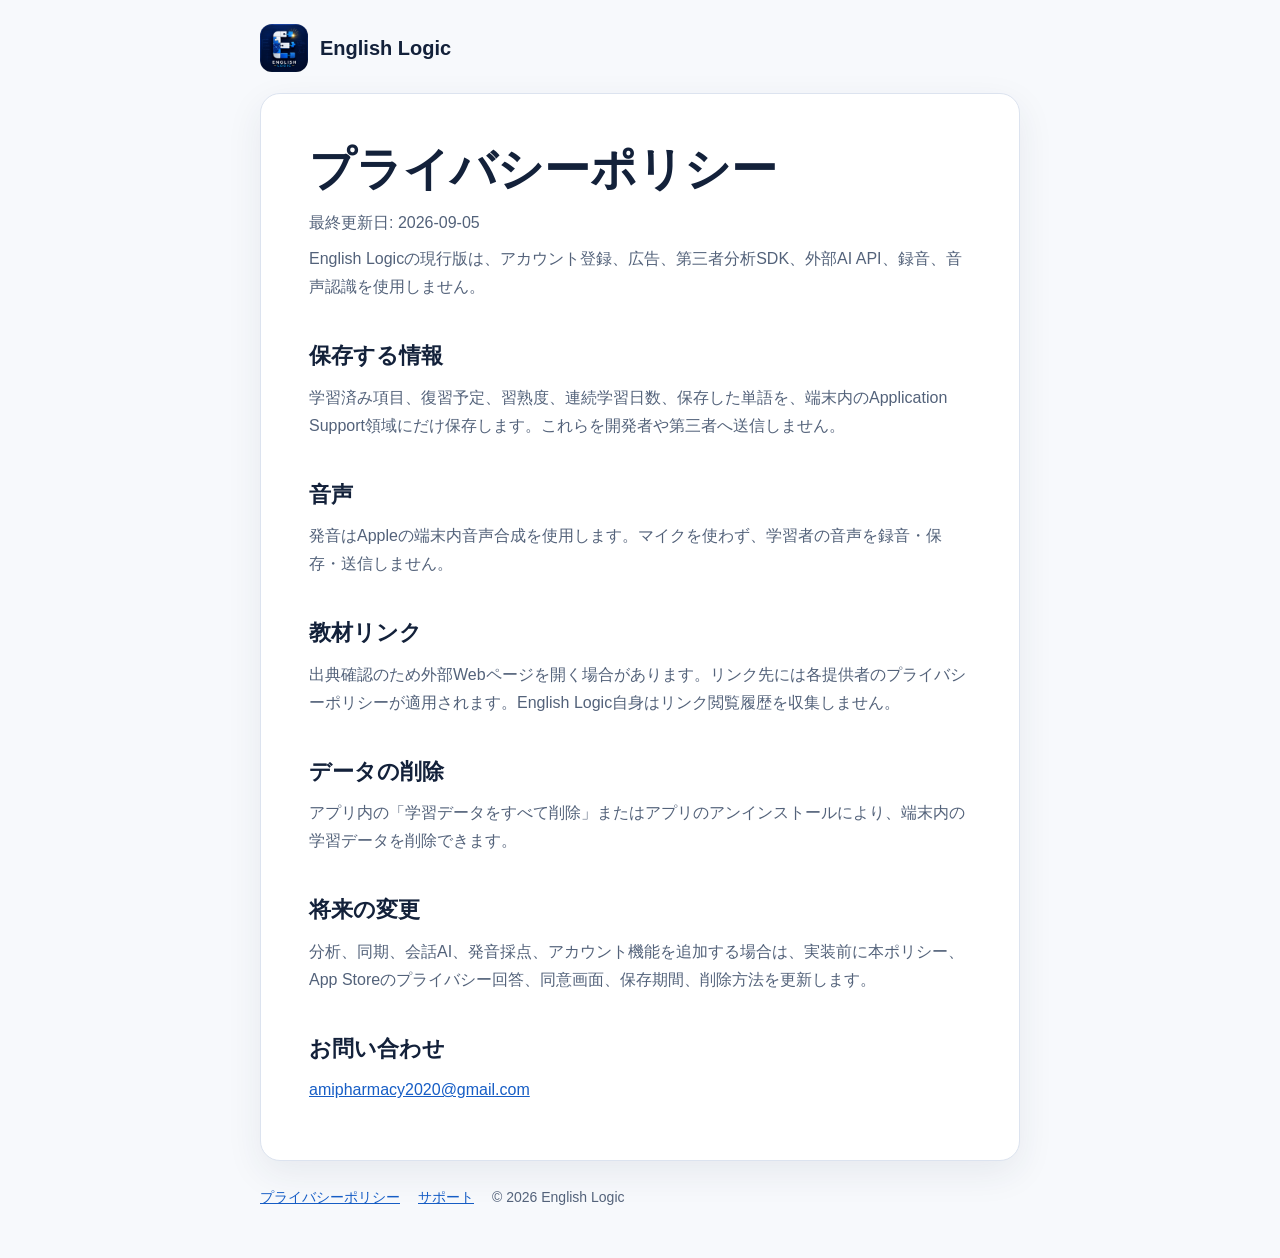
==== privacy/index.html @ 5db64de9 "Publish English Logic privacy and support pages" ====
<!doctype html>
<html lang="ja">
<head>
  <meta charset="utf-8">
  <meta name="viewport" content="width=device-width, initial-scale=1">
  <meta name="description" content="English Logicのプライバシーポリシー">
  <title>プライバシーポリシー | English Logic</title>
  <link rel="canonical" href="https://amyloid2020.github.io/english-logic-support/privacy/">
  <link rel="stylesheet" href="../styles.css">
</head>
<body>
  <header><a class="brand" href="../"><img src="../app-icon.png" alt="" width="48" height="48"><span>English Logic</span></a></header>
  <main><h1>プライバシーポリシー</h1><p>最終更新日: 2026-09-05</p>
<p>English Logicの現行版は、アカウント登録、広告、第三者分析SDK、外部AI API、録音、音声認識を使用しません。</p>
<h2>保存する情報</h2>
<p>学習済み項目、復習予定、習熟度、連続学習日数、保存した単語を、端末内のApplication Support領域にだけ保存します。これらを開発者や第三者へ送信しません。</p>
<h2>音声</h2>
<p>発音はAppleの端末内音声合成を使用します。マイクを使わず、学習者の音声を録音・保存・送信しません。</p>
<h2>教材リンク</h2>
<p>出典確認のため外部Webページを開く場合があります。リンク先には各提供者のプライバシーポリシーが適用されます。English Logic自身はリンク閲覧履歴を収集しません。</p>
<h2>データの削除</h2>
<p>アプリ内の「学習データをすべて削除」またはアプリのアンインストールにより、端末内の学習データを削除できます。</p>
<h2>将来の変更</h2>
<p>分析、同期、会話AI、発音採点、アカウント機能を追加する場合は、実装前に本ポリシー、App Storeのプライバシー回答、同意画面、保存期間、削除方法を更新します。</p><h2>お問い合わせ</h2><p><a href="mailto:amipharmacy2020@gmail.com">amipharmacy2020@gmail.com</a></p></main>
  <footer><a href="../privacy/">プライバシーポリシー</a><a href="../support/">サポート</a><span>© 2026 English Logic</span></footer>
</body>
</html>
---- styles.css ----
:root{color-scheme:light dark;--bg:#f7f9fc;--card:#fff;--ink:#13213a;--muted:#53627a;--line:#dce3ef;--blue:#165dc5}*{box-sizing:border-box}body{margin:0;background:var(--bg);color:var(--ink);font:16px/1.75 -apple-system,BlinkMacSystemFont,'Hiragino Sans','Yu Gothic',sans-serif}header,footer,main{width:min(760px,calc(100% - 32px));margin:auto}header{padding:24px 0 12px}.brand{display:inline-flex;align-items:center;gap:12px;color:var(--ink);font-size:20px;font-weight:750;text-decoration:none}.brand img{border-radius:12px}main{background:var(--card);border:1px solid var(--line);border-radius:20px;padding:clamp(24px,5vw,48px);box-shadow:0 12px 36px #20304a14}h1{font-size:clamp(30px,6vw,46px);line-height:1.2;margin:0 0 12px}h2{font-size:22px;margin:36px 0 8px}p{margin:8px 0;color:var(--muted)}a{color:var(--blue)}.lead{font-size:18px}.contact{display:inline-flex;margin-top:12px;padding:12px 18px;border-radius:12px;background:var(--blue);color:white;font-weight:700;text-decoration:none}footer{display:flex;flex-wrap:wrap;gap:18px;padding:24px 0 48px;color:var(--muted);font-size:14px}@media(prefers-color-scheme:dark){:root{--bg:#07111f;--card:#101c2e;--ink:#f4f7ff;--muted:#bac6d9;--line:#2c3d57;--blue:#78aafc}}
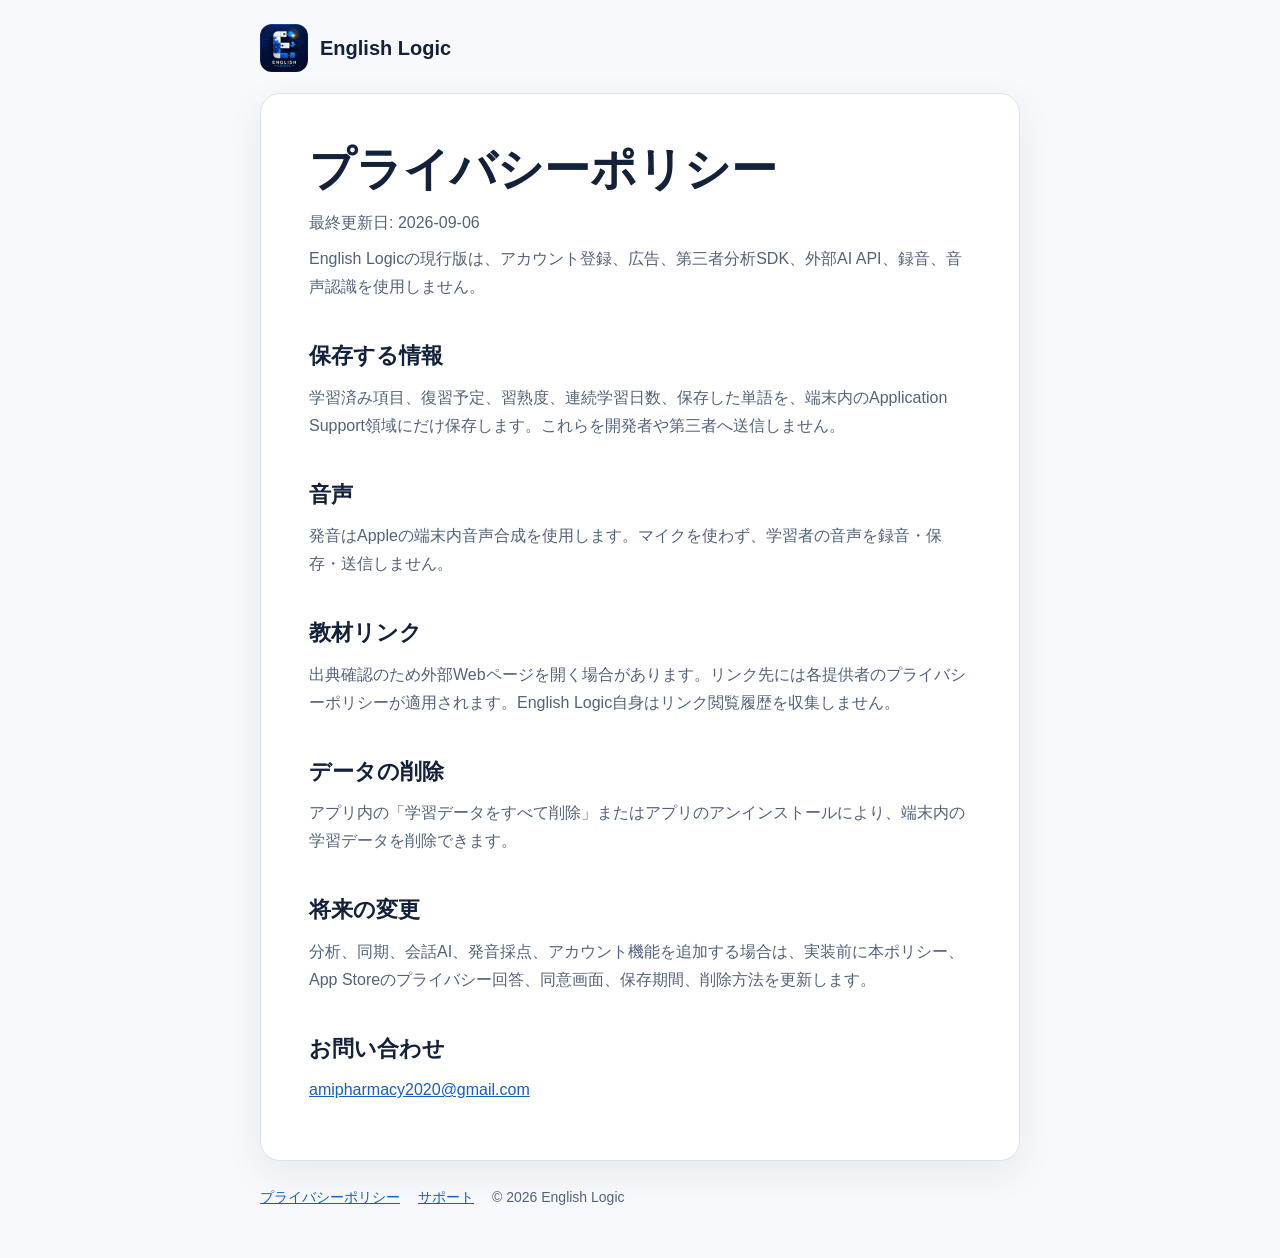
==== commit d98d8c70: "Finalize published privacy contact" ====
--- a/privacy/index.html
+++ b/privacy/index.html
@@ -10,7 +10,7 @@
 </head>
 <body>
   <header><a class="brand" href="../"><img src="../app-icon.png" alt="" width="48" height="48"><span>English Logic</span></a></header>
-  <main><h1>プライバシーポリシー</h1><p>最終更新日: 2026-09-05</p>
+  <main><h1>プライバシーポリシー</h1><p>最終更新日: 2026-09-06</p>
 <p>English Logicの現行版は、アカウント登録、広告、第三者分析SDK、外部AI API、録音、音声認識を使用しません。</p>
 <h2>保存する情報</h2>
 <p>学習済み項目、復習予定、習熟度、連続学習日数、保存した単語を、端末内のApplication Support領域にだけ保存します。これらを開発者や第三者へ送信しません。</p>
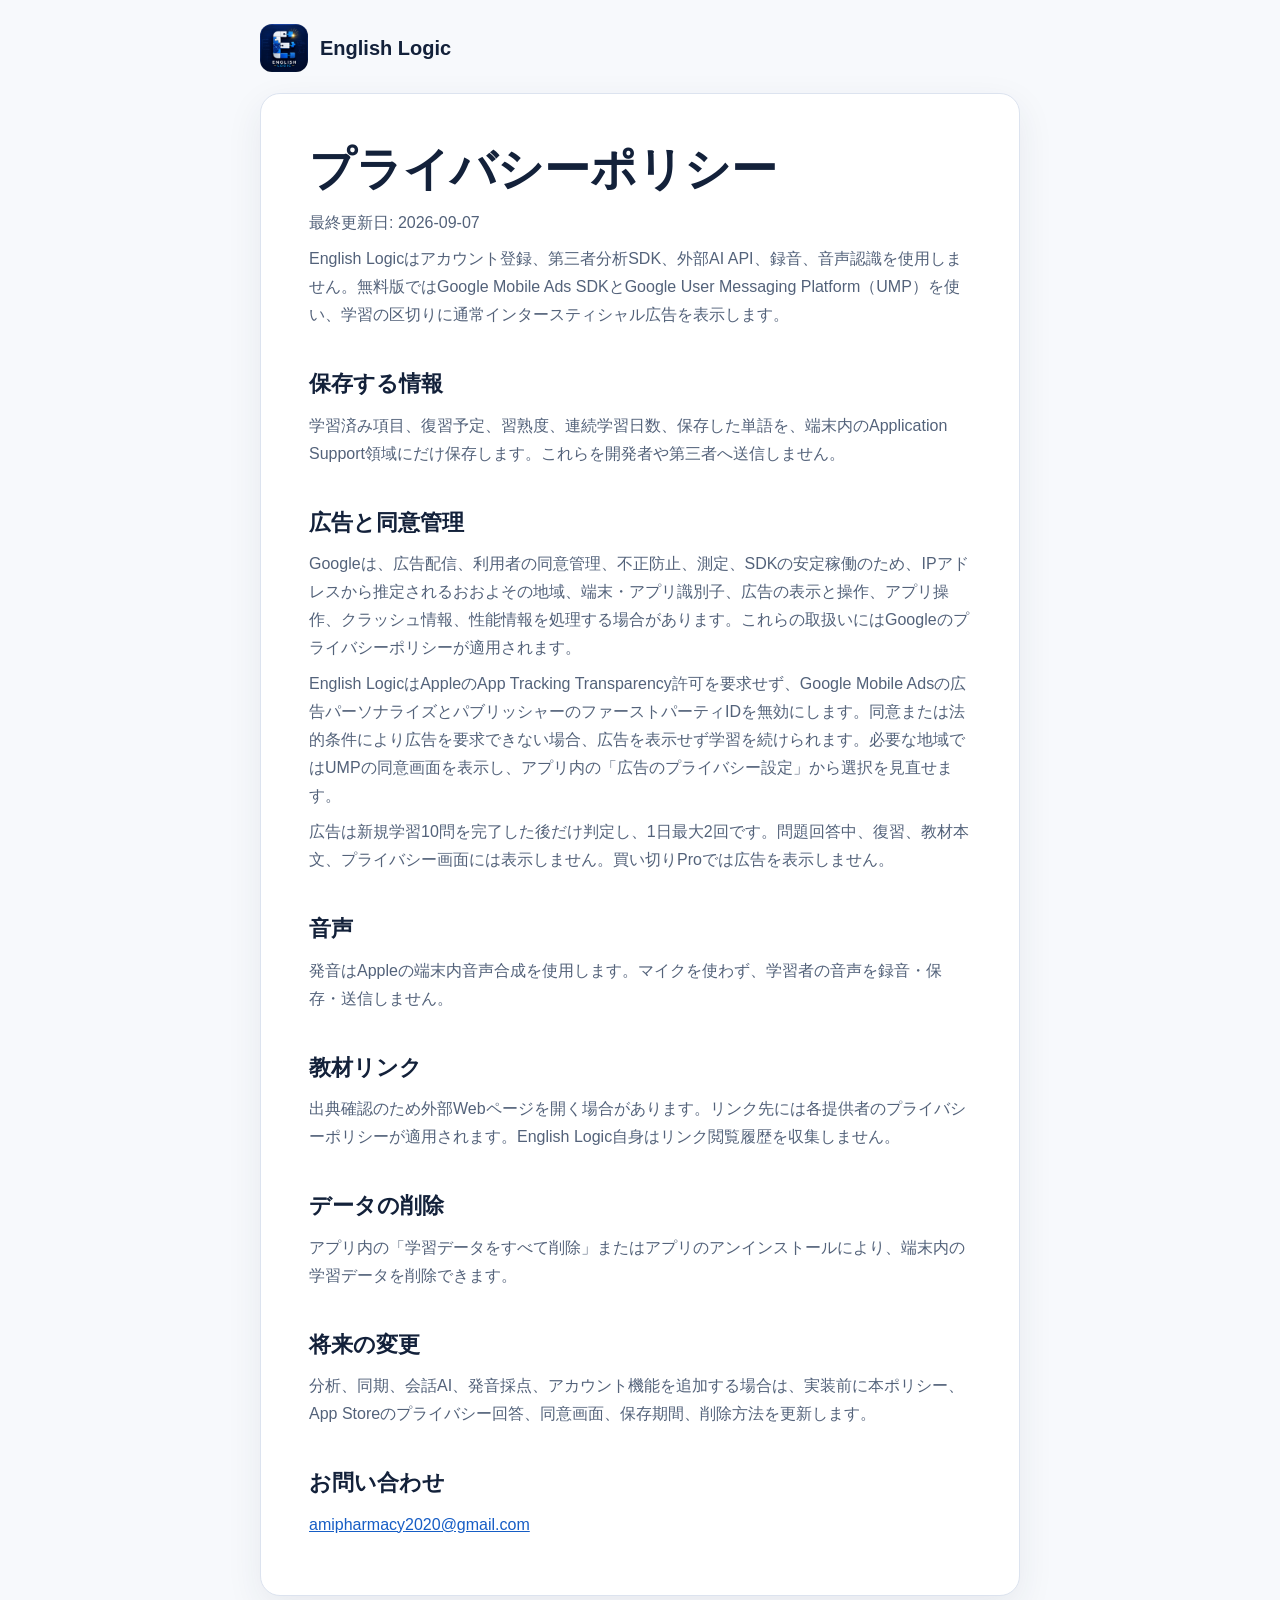
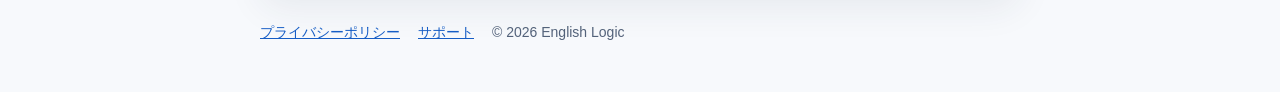
==== commit 17adfc3b: "Disclose AdMob and consent handling" ====
--- a/privacy/index.html
+++ b/privacy/index.html
@@ -10,10 +10,14 @@
 </head>
 <body>
   <header><a class="brand" href="../"><img src="../app-icon.png" alt="" width="48" height="48"><span>English Logic</span></a></header>
-  <main><h1>プライバシーポリシー</h1><p>最終更新日: 2026-09-06</p>
-<p>English Logicの現行版は、アカウント登録、広告、第三者分析SDK、外部AI API、録音、音声認識を使用しません。</p>
+  <main><h1>プライバシーポリシー</h1><p>最終更新日: 2026-09-07</p>
+<p>English Logicはアカウント登録、第三者分析SDK、外部AI API、録音、音声認識を使用しません。無料版ではGoogle Mobile Ads SDKとGoogle User Messaging Platform（UMP）を使い、学習の区切りに通常インタースティシャル広告を表示します。</p>
 <h2>保存する情報</h2>
 <p>学習済み項目、復習予定、習熟度、連続学習日数、保存した単語を、端末内のApplication Support領域にだけ保存します。これらを開発者や第三者へ送信しません。</p>
+<h2>広告と同意管理</h2>
+<p>Googleは、広告配信、利用者の同意管理、不正防止、測定、SDKの安定稼働のため、IPアドレスから推定されるおおよその地域、端末・アプリ識別子、広告の表示と操作、アプリ操作、クラッシュ情報、性能情報を処理する場合があります。これらの取扱いにはGoogleのプライバシーポリシーが適用されます。</p>
+<p>English LogicはAppleのApp Tracking Transparency許可を要求せず、Google Mobile Adsの広告パーソナライズとパブリッシャーのファーストパーティIDを無効にします。同意または法的条件により広告を要求できない場合、広告を表示せず学習を続けられます。必要な地域ではUMPの同意画面を表示し、アプリ内の「広告のプライバシー設定」から選択を見直せます。</p>
+<p>広告は新規学習10問を完了した後だけ判定し、1日最大2回です。問題回答中、復習、教材本文、プライバシー画面には表示しません。買い切りProでは広告を表示しません。</p>
 <h2>音声</h2>
 <p>発音はAppleの端末内音声合成を使用します。マイクを使わず、学習者の音声を録音・保存・送信しません。</p>
 <h2>教材リンク</h2>
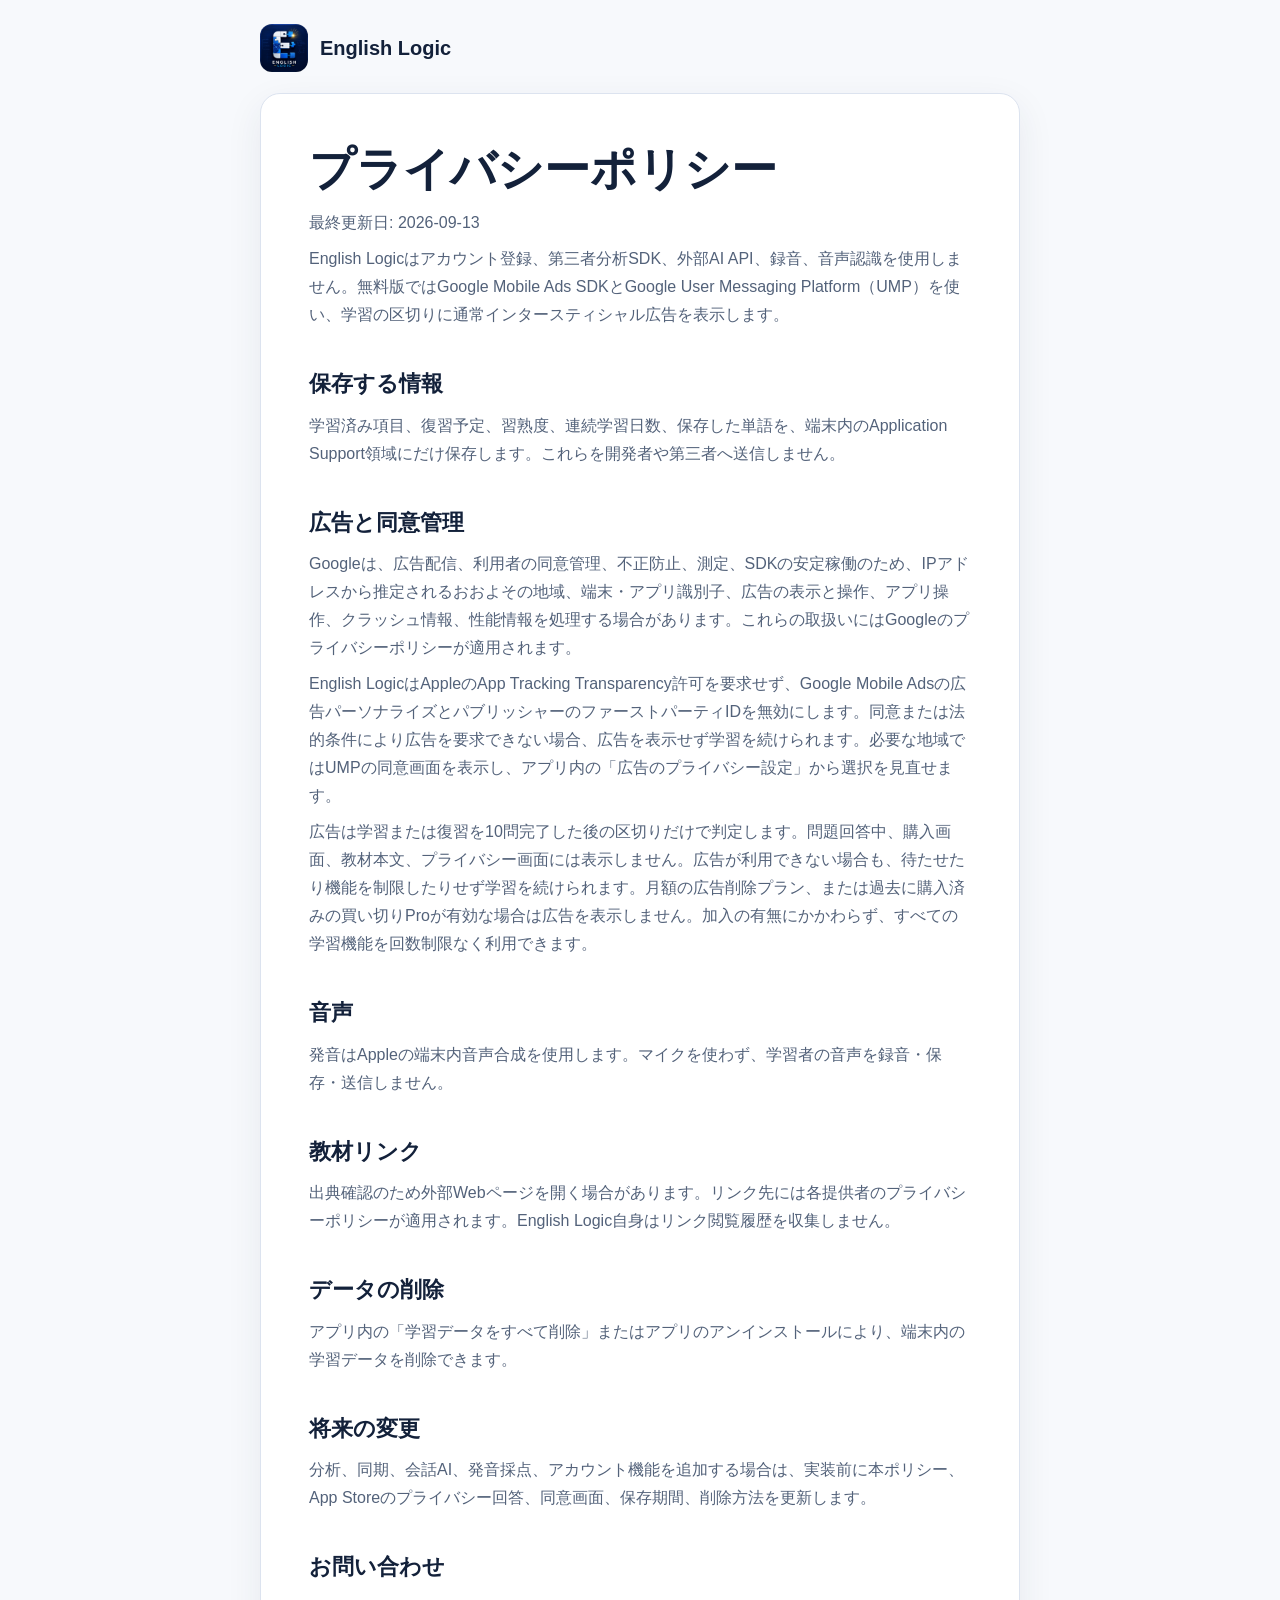
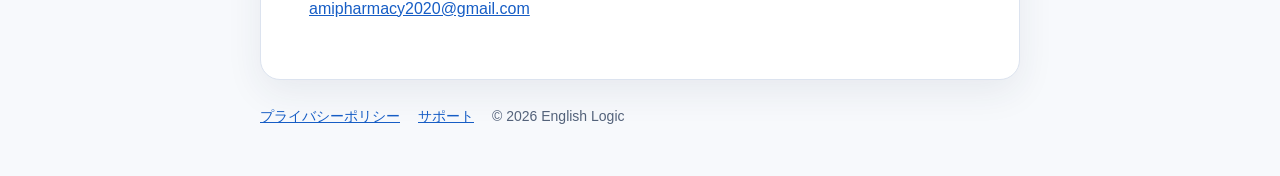
==== commit 436e4175: "Update privacy policy for unlimited free learning" ====
--- a/privacy/index.html
+++ b/privacy/index.html
@@ -10,14 +10,14 @@
 </head>
 <body>
   <header><a class="brand" href="../"><img src="../app-icon.png" alt="" width="48" height="48"><span>English Logic</span></a></header>
-  <main><h1>プライバシーポリシー</h1><p>最終更新日: 2026-09-07</p>
+  <main><h1>プライバシーポリシー</h1><p>最終更新日: 2026-09-13</p>
 <p>English Logicはアカウント登録、第三者分析SDK、外部AI API、録音、音声認識を使用しません。無料版ではGoogle Mobile Ads SDKとGoogle User Messaging Platform（UMP）を使い、学習の区切りに通常インタースティシャル広告を表示します。</p>
 <h2>保存する情報</h2>
 <p>学習済み項目、復習予定、習熟度、連続学習日数、保存した単語を、端末内のApplication Support領域にだけ保存します。これらを開発者や第三者へ送信しません。</p>
 <h2>広告と同意管理</h2>
 <p>Googleは、広告配信、利用者の同意管理、不正防止、測定、SDKの安定稼働のため、IPアドレスから推定されるおおよその地域、端末・アプリ識別子、広告の表示と操作、アプリ操作、クラッシュ情報、性能情報を処理する場合があります。これらの取扱いにはGoogleのプライバシーポリシーが適用されます。</p>
 <p>English LogicはAppleのApp Tracking Transparency許可を要求せず、Google Mobile Adsの広告パーソナライズとパブリッシャーのファーストパーティIDを無効にします。同意または法的条件により広告を要求できない場合、広告を表示せず学習を続けられます。必要な地域ではUMPの同意画面を表示し、アプリ内の「広告のプライバシー設定」から選択を見直せます。</p>
-<p>広告は新規学習10問を完了した後だけ判定し、1日最大2回です。問題回答中、復習、教材本文、プライバシー画面には表示しません。買い切りProでは広告を表示しません。</p>
+<p>広告は学習または復習を10問完了した後の区切りだけで判定します。問題回答中、購入画面、教材本文、プライバシー画面には表示しません。広告が利用できない場合も、待たせたり機能を制限したりせず学習を続けられます。月額の広告削除プラン、または過去に購入済みの買い切りProが有効な場合は広告を表示しません。加入の有無にかかわらず、すべての学習機能を回数制限なく利用できます。</p>
 <h2>音声</h2>
 <p>発音はAppleの端末内音声合成を使用します。マイクを使わず、学習者の音声を録音・保存・送信しません。</p>
 <h2>教材リンク</h2>
